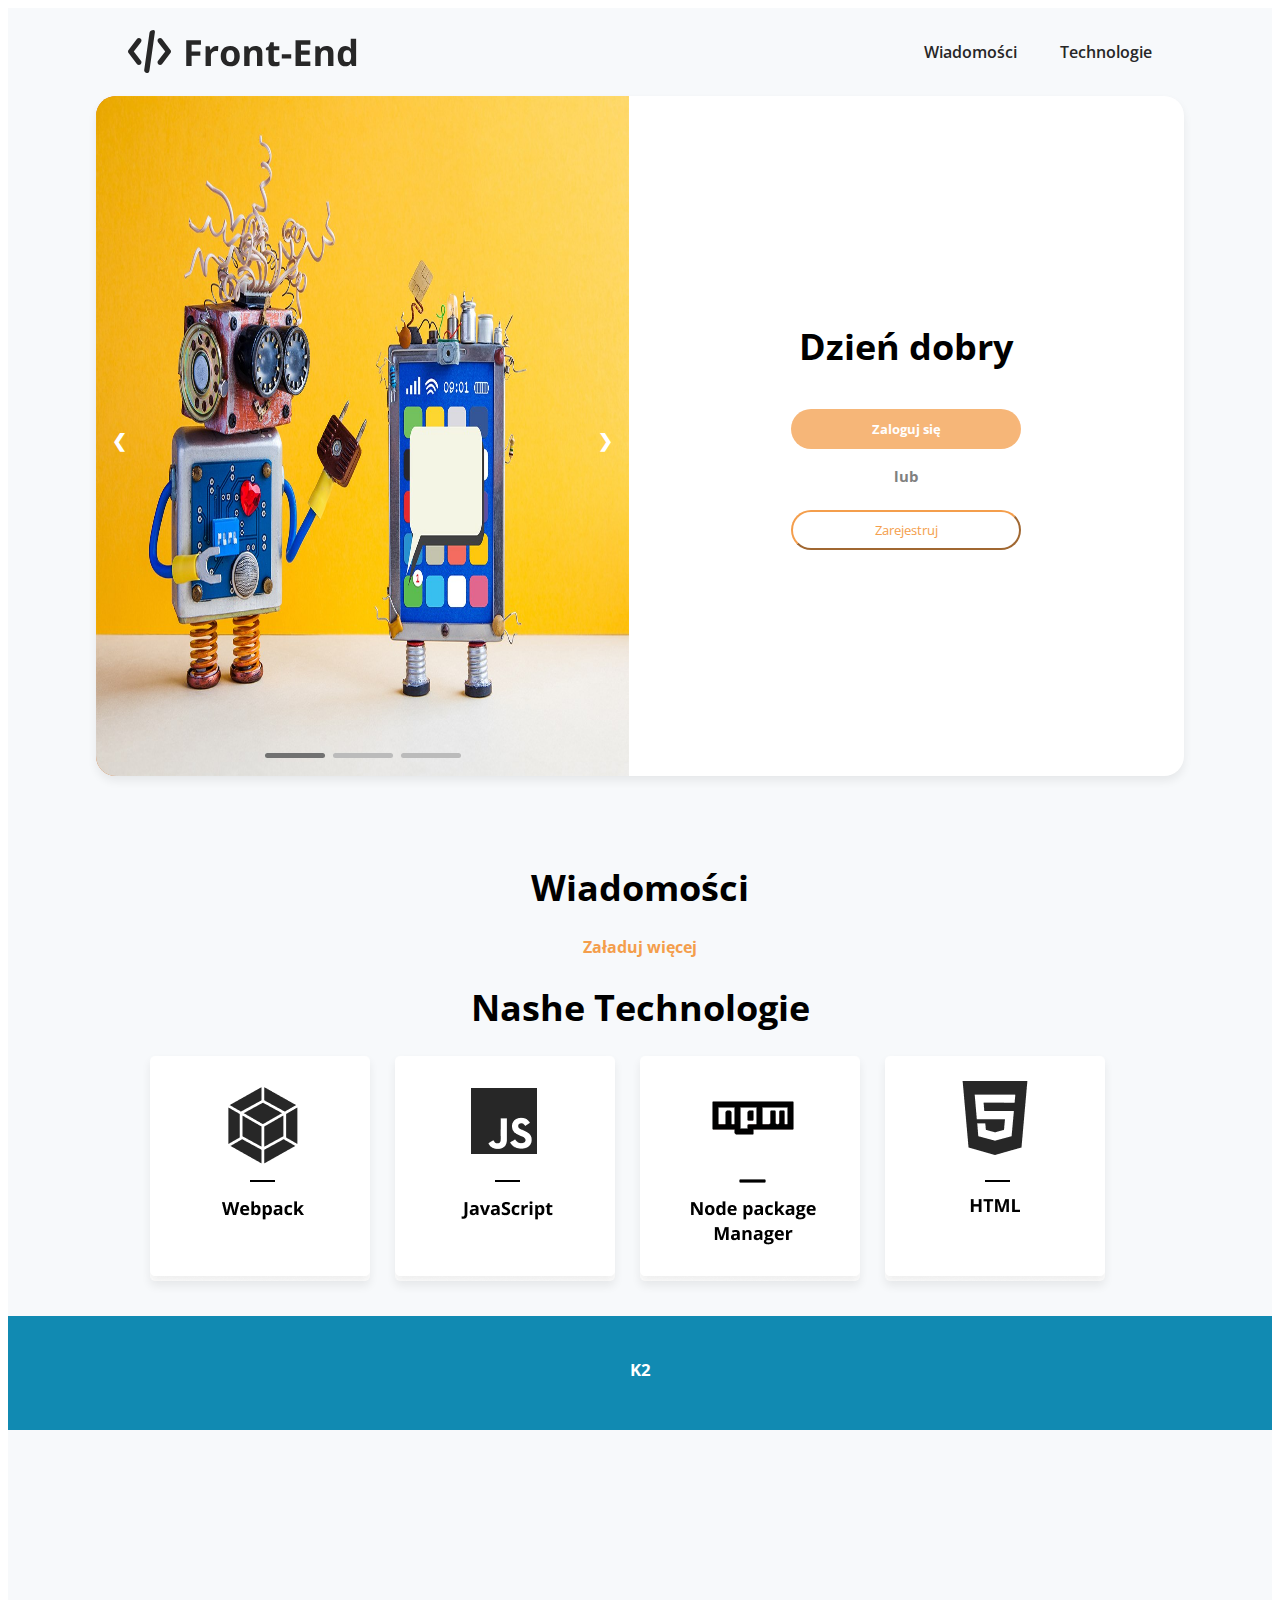
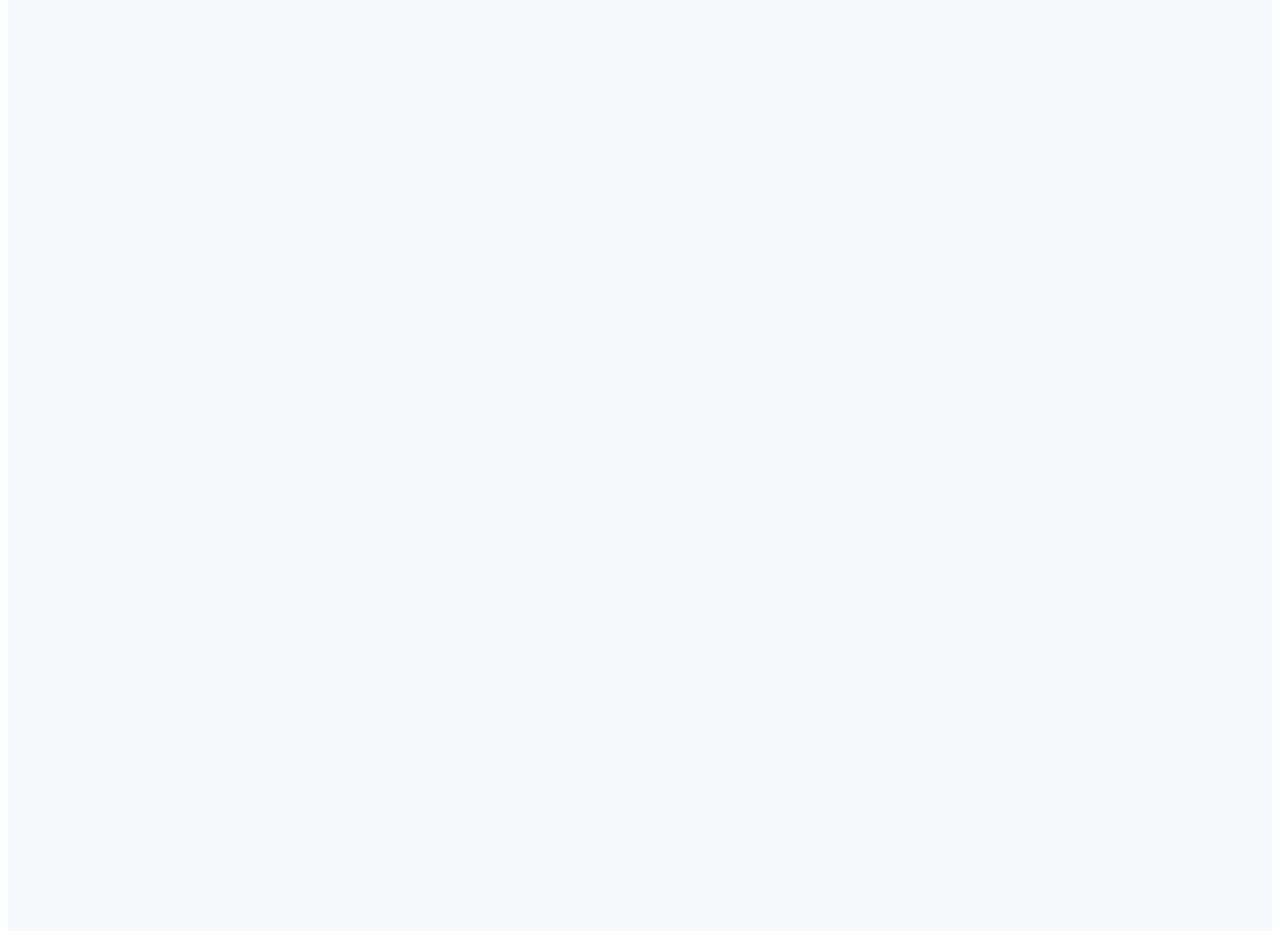
==== index.html @ d04c5c15 "comiting local folder to Git" ====
<!DOCTYPE html>
<html lang="en">
<head>
    <meta charset="UTF-8">
    <meta name="viewport" content="width=device-width, initial-scale=1.0">
    <title>K2 Group</title>
    <style>
        /* Open Sans Font from Google */
        /* 300,400,600,700 */
        @import url('https://fonts.googleapis.com/css2?family=Open+Sans:wght@300;400;600;700&display=swap');
        /* Khula 400 */
        @import url('https://fonts.googleapis.com/css2?family=Khula&display=swap');

       
    </style>
    <link rel="stylesheet" href="./main.css">
    <link rel="stylesheet" href="./slider.css">
</head>
<body>
    <div id="background">
        <header id="header">
            <div id="logo"></div>
            <nav id="nav">
                <div>Wiadomości</div>
                <div>Technologie</div>
            </nav>
        </header>
        <div id="content">
            <div id="contentL" class="slideshow-container">
                 <div class="mySlides fade">
                    <img src="./Robo.png" >
                 </div>
                
                 <div class="mySlides fade">
                    <img src="https://www.w3schools.com/howto/img_snow_wide.jpg" >
                 </div>
                
                <div class="mySlides fade">
                    <img src="https://www.w3schools.com/howto/img_mountains_wide.jpg" >
                </div>
                
                
                    <a class="prev" onclick="plusSlides(-1)">&#10094;</a>
                    <a class="next" onclick="plusSlides(1)">&#10095;</a>

                    <br>
            <div id="dots_container" style="text-align:center">
                <span class="dot" onclick="currentSlide(1)"></span> 
                <span class="dot" onclick="currentSlide(2)"></span> 
                <span class="dot" onclick="currentSlide(3)"></span> 
      </div>
                

            </div>
            <div id="contentR">
                <div id="dzienForm">
                    <div id="title">Dzień dobry</div>
                    <button id="btn_log_in">Zaloguj się</button>
                    <div id="lub">lub</div>
                    <button id="btn_make_acc">Zarejestruj</button>
                </div>
            </div>
        </div>
        <div id="newsy">
            <h1 id="newsMainTitle">Wiadomości</h1>
            <div id="newsArticles">
                <div id="column1" class="newsColumn">
                    <!-- <div id="div0">
                        <div div_and_q>
                            <div class="quotes"></div>
                            <div class="h2_title"></div>

                        </div>
                        
                        <div></div>
                        <div></div>
                    </div>      -->
                </div>
                   
                <div id="column2" class="newsColumn"> </div>
               
            </div>
            
            <div id="load_more">Załaduj więcej</div>

        </div>
        <div id="technologie">
            <h1 id="technologie_title">Nashe Technologie</h1>
            <div id="tech_content">
                <a href="https://webpack.js.org" id="tech1" class="techIcon">
                    
                </a>
                <a href="https://www.javascript.com" id="tech2" class="techIcon"></a>
                <a href="https://www.npmjs.com" id="tech3" class="techIcon"></a>
                <a href="https://html.spec.whatwg.org" id="tech4" class="techIcon"></a>
            </div>
            
        </div>
        <footer id="footer">
            <div id="fotText">K2</div>
        </footer>

    </div>
    <script src="./fetch.js"></script>
    <script src="./slider.js"></script>
</body>
</html>
---- main.css ----
#background{
    /* background-color: #E5E5E5; */
    /* background-color: #ececec; */

    /* blue light */
    background-color: #f7f9fb;

    /* width: 1490px; */
    width: 100%;
    height: 2523px;
    display: flex;
    flex-direction: column;
    /* justify-content: center; */
    align-items: center;

}
#header{
    display: flex;
    flex-direction: row;
    justify-content: space-between;
    align-items: center;
    width:81%;
    /* width: 1208px; */
    height: 48px;
    /* background-color: #615fc7; */
   padding: 20px 20px;
}
#logo{
    width: 275px;
    height: 48px;
   /* margin-left: 101px;*/
    background:url("./Logo.svg");

}
#nav{
    display: flex;
    flex-direction: row;
    justify-content: space-between;
    align-items: center;

    /* color: #E06D00; */
    color: #272727;

    height: 29px;
    width: 228px;
    left: 977px;
    top: 13px;

    font-family: Open Sans;
    font-size: 16px;
    font-style: normal;
    font-weight: 600;
    line-height: 22px;
    letter-spacing: 0em;
    text-align: left;

}
#nav div:hover{
    color: #E06D00;
    transition: 0.3s;
}

#content{
/* background-color: red; */
/* width: 1289px; */
display: flex;
flex-direction: row;
width: 86%;
height:680px ;
border-radius: 20px; 


margin: 0 auto;
background: #ffffff;;
box-shadow: 0px 5px 10px rgba(0, 0, 0, 0.07);
     
}
#contentL{
    /* margin: 0; */
    width: 49%;
    height: 100%;
    border-radius: 20px 0px 0px 20px;
    
    background: chartreuse;
    background-color: chocolate;
    /* background-image: url('./Robo.png'); */
    background-size: cover;
    background-position: center;
}
#contentR{
     margin: 0; 
     padding: 0;
    width: 51%;
    height: 100%;
    border-radius: 0px 20px 20px 0px;
/*     
    background-color: chocolate; */
    background-size: cover;
    background-position: center;

    display: flex;
    justify-content: center;
    align-items: center;
}
#dzienForm{
    width: 240px;
    height: 228px;
     /* background-color: rgb(245, 222, 206); */

    display: flex;
    align-items: center;
    flex-direction: column;
    justify-content: space-between;
    font-family: 'Open Sans', sans-serif;

    font-size: 36px;
    font-weight: 700;
}
h1{
    font-family: 'Open Sans', sans-serif;

    font-size: 36px;
    font-weight: 700;
}
 #title{
    margin-bottom: 20px;
}
#btn_log_in{
    font-family: 'Open Sans', sans-serif;
    border:none;
    border-radius: 20px;
    color: #ffffff;
    font-style: bold;
    font-weight: 700;
    background-color: #F49E4C;
    width: 230px;
    height: 40px;
    opacity: 75%;
    
}
#btn_log_in:hover{
    background-color:#E06D00;
    transition: 0.3s;

}
#btn_make_acc{
    font-family: 'Open Sans', sans-serif;
    border-radius: 20px;
    background-color: #ffffff;
    color: #F49E4C;
 
    border-color: #F49E4C;
    width: 230px; ;
    
    width: 230px;
    height: 40px;
}
#btn_make_acc:hover{
    color: #ffffff;
    background-color: #F49E4C;
    transition: 0.3s;

}
#lub{
    color: gray;
    font-size: 16px;
    font-family: 'Khula', sans-serif;

}


#newsy{
    
    margin-top: 5%;
    width: 72%;
    height: fit-content;
    /* background: rgb(221, 243, 250); */
    display: flex;
    flex-direction: column;
    /* justify-content: center; */
    align-items: center;

}
#newsMainTitle{
    font-family: Open Sans;
    font-style: normal;
    font-weight: bold;
    font-size: 36px;
    line-height: 49px;
}
#newsArticles{
    display: flex;
    flex-direction: row;
    justify-content: center;

}
.div_and_quotes{
    display: flex;
    flex-direction: row;
    justify-content: space-left;
}
.quotes{
    margin-right: 10px;

    width: 70px;
    height: 70px;
    /* width: 39px;
    height: 39px; */
    background-size: auto;
    color: black;
     display: block;
    /*
    display: flex;
    align-items: baseline; */
    background-image: url(./quotes.png);
    background-position: center;
    background-repeat: no-repeat;
}
#newsy h2{
    font-weight: 700;
    font-family: Open Sans;
    font-style: normal;
    font-weight: bold;
    font-size: 24px;
    line-height: 33px;

    /* black */
    color: #272727;
}

.newsColumn{
    width: 45%;
    display: flex;
    flex-direction: column;
    padding-right: 10px;
}
.newsDate{
    font-family: Open Sans;
    font-style: normal;
    font-weight: normal;
    font-size: 12px;
    line-height: 16px;
}

.newsText{
    font-family: Open Sans;
    font-style: normal;
    font-weight: normal;
    font-weight: 400;
    font-size: 14px;
    line-height: 200%;

    /* or 28px */
    /* black */
    
    color: #272727;}
.newsImg{
    object-fit: cover;
    width: 95%;
}


#load_more{
    font-size: 16px;
    font-weight: 700;
    font-family:'Open Sans', sans-serif;
    color: #F49E4C;
}

#technologie{
    display: flex;
    flex-direction: column;
    /* justify-content: center; */
    align-items: center;
    
}
#tech_content{
    
    display: flex;
    flex-direction: row;
    justify-content: space-between;

}
#tech_content > div{
    transition: 0.3s;
  
    /* background-color: greenyellow; */
   
}
#tech1{
    background-image: url(./webpack.png);
}
#tech1:hover{
    transition: 0.3s;
    background-image: url(./webpack_orange.png);
}

#tech2{
    background-image: url(./JS.png);
   
}
#tech2:hover{
    transition: 0.3s;
    background-image: url(./JS_orange.png);
}

#tech3{
    background-image: url(./npm.png);
}
#tech3:hover{
    transition: 0.3s;
    background-image: url(./npm_orange.png);
}

#tech4{
    background-image: url(./html5.png);
}
#tech4:hover{
    transition: 0.3s;
    background-image: url(./html5_orange.png);
}
.techIcon{
   
    width: 220px;
    height: 225px;
    margin-right: 25px;

    /* display: flex;
    flex-direction: column;
    align-items: center;
    justify-content: center; */

    background-position: center;
    background-repeat: no-repeat;
    /* background-size: contain; */


    background-color: rgb(255, 255, 255);

    box-shadow: 0px 5px 10px rgba(0, 0, 0, 0.07);
    border-radius: 5px;
    margin-bottom: 35px;

}
.techIcon img{
    display: block;
    margin-left: auto;
    margin-right: auto;
    padding-top: 25px;
    padding-left: 6px;
    /* width: 50%; */
}
/* .techIcon svg:hover{
   fill:red;
} */
#footer{
    background-color:  #118AB2;
    width: 100%;
    height: 114px;
    
    display: flex;
    align-items: center;
    justify-content: center;
    
}
#footer > #fotText{
    font-family: Khula;
font-style: normal;
font-weight: bold;
font-size: 18px;
color: white;
}
---- slider.css ----
/* * {box-sizing: border-box} */
/* body {font-family: Verdana, sans-serif; margin:0} */
.mySlides {
    display: none;
     border-radius: inherit;
    height: 100%;
    width: 100%;
    border-radius: inherit;
    }

.slideshow-container img {vertical-align: middle;
    height: 100%;
    width: 100%;
    border-radius: inherit;
}

/* Slideshow container */
.slideshow-container {
    border-radius: inherit;
    max-width: 1000px;
    position: relative;
    margin: auto;
}

/* Next & previous buttons */
.prev, .next {
  cursor: pointer;
  position: absolute;
  top: 50%;
  width: auto;
  padding: 16px;
  margin-top: -22px;
  color: white;
  font-weight: bold;
  font-size: 18px;
  transition: 0.6s ease;
  border-radius: 0 3px 3px 0;
  user-select: none;
}

/* Position the "next button" to the right */
.next {
  right: 0;
  border-radius: 3px 0 0 3px;
}

/* On hover, add a black background color with a little bit see-through */
.prev:hover, .next:hover {
  background-color: rgba(0,0,0,0.8);
}

#dots_container{
    /* display: flex;
    flex-direction: row;
    justify-content: space-between; */
}
/* The dots/bullets/indicators */
.dot {
    position: relative;
    top: -50px;
  cursor: pointer;
  height: 5px;
  width: 60px;
  margin: 0 2px;
  background-color: #bbb;
  border-radius: 5px;
  display: inline-block;
  transition: background-color 0.6s ease;
}

.active, .dot:hover {
  background-color: #717171;
}

/* Fading animation */
.fade {
  -webkit-animation-name: fade;
  -webkit-animation-duration: 1.5s;
  animation-name: fade;
  animation-duration: 1.5s;
}

@-webkit-keyframes fade {
  from {opacity: .4} 
  to {opacity: 1}
}

@keyframes fade {
  from {opacity: .4} 
  to {opacity: 1}
}

/* On smaller screens, decrease text size */
@media only screen and (max-width: 300px) {
  .prev, .next,.text {font-size: 11px}
}
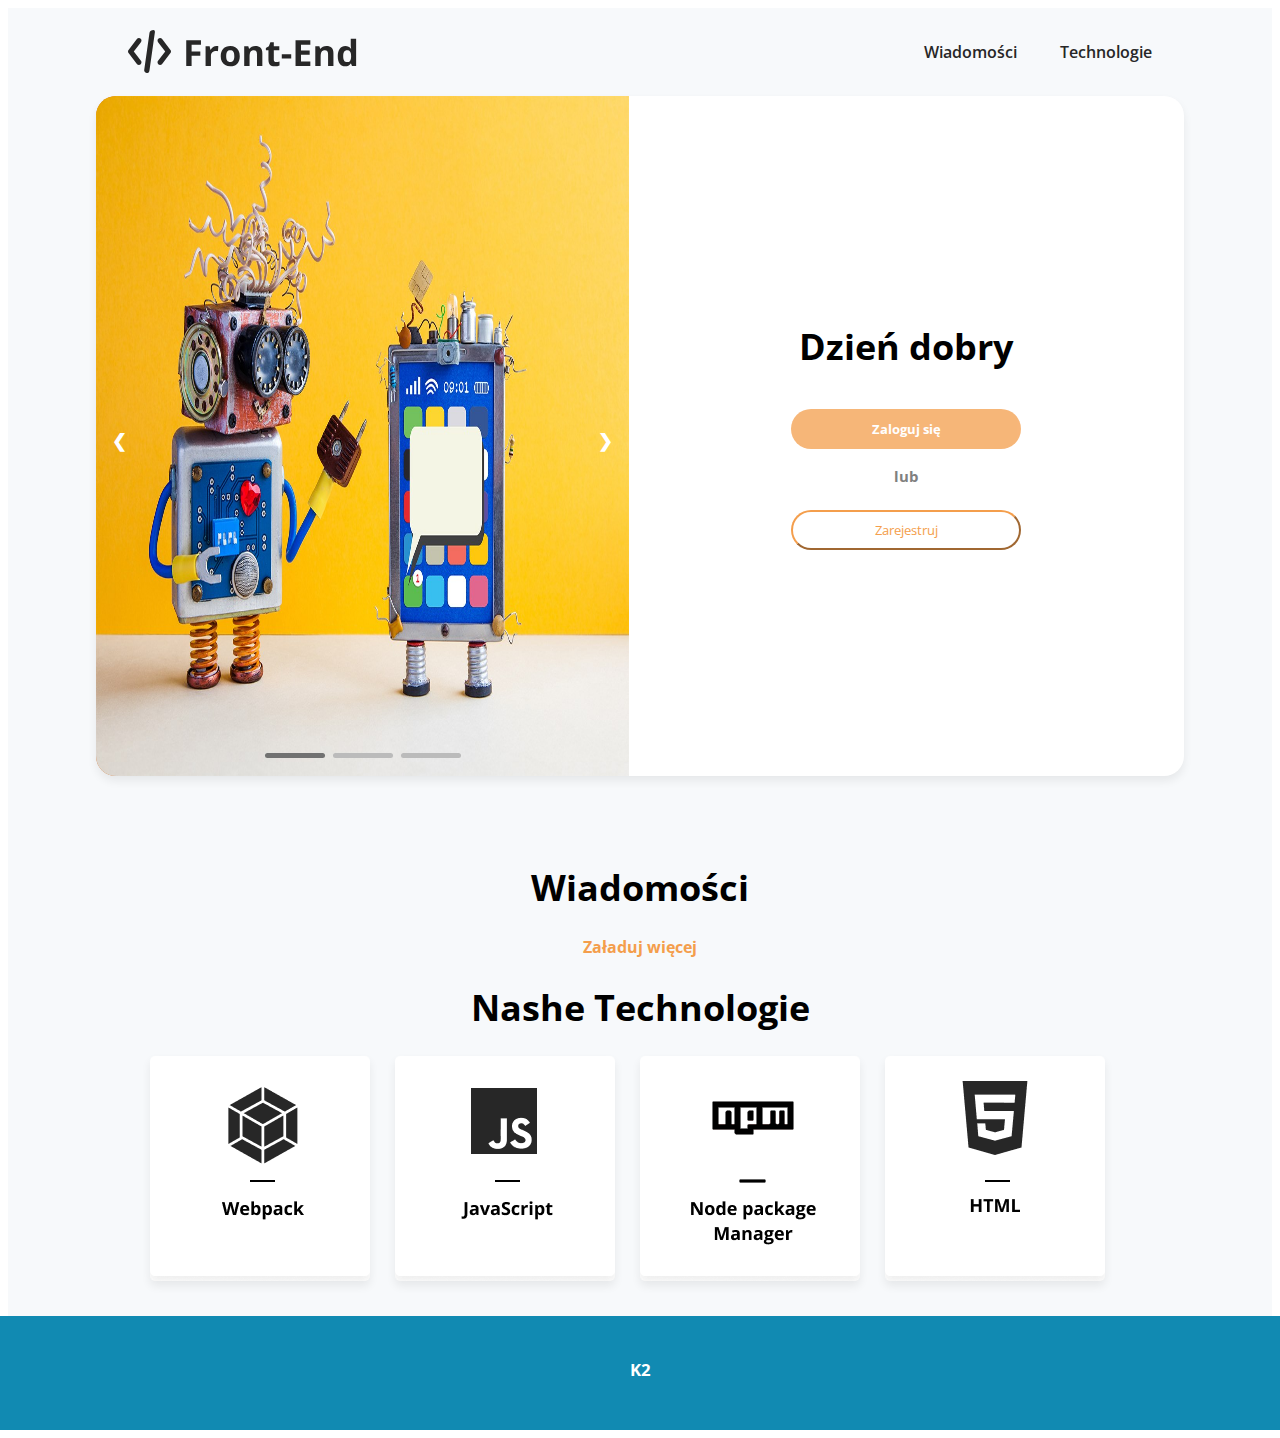
==== commit 8961c4e8: "fetchMore function added" ====
--- a/index.html
+++ b/index.html
@@ -28,7 +28,7 @@
         <div id="content">
             <div id="contentL" class="slideshow-container">
                  <div class="mySlides fade">
-                    <img src="./Robo.png" >
+                    <img src="./images/Robo.png" >
                  </div>
                 
                  <div class="mySlides fade">
@@ -81,7 +81,7 @@
                
             </div>
             
-            <div id="load_more">Załaduj więcej</div>
+            <div id="load_more" onclick="fetchmore()" >Załaduj więcej</div>
 
         </div>
         <div id="technologie">
--- a/main.css
+++ b/main.css
@@ -7,7 +7,7 @@
 
     /* width: 1490px; */
     width: 100%;
-    height: 2523px;
+    /* height: 2523px; */
     display: flex;
     flex-direction: column;
     /* justify-content: center; */
@@ -29,7 +29,7 @@
     width: 275px;
     height: 48px;
    /* margin-left: 101px;*/
-    background:url("./Logo.svg");
+    background:url("./images/Logo.svg");
 
 }
 #nav{
@@ -212,7 +212,7 @@
     /*
     display: flex;
     align-items: baseline; */
-    background-image: url(./quotes.png);
+    background-image: url(./images/quotes.png);
     background-position: center;
     background-repeat: no-repeat;
 }
@@ -265,6 +265,12 @@
     font-weight: 700;
     font-family:'Open Sans', sans-serif;
     color: #F49E4C;
+    pointer-events: auto;
+
+}
+#load_more:hover{
+    transition: 0.3s;
+    color: #E06D00;
 }
 
 #technologie{
@@ -288,36 +294,36 @@
    
 }
 #tech1{
-    background-image: url(./webpack.png);
+    background-image: url(./images/webpack.png);
 }
 #tech1:hover{
     transition: 0.3s;
-    background-image: url(./webpack_orange.png);
+    background-image: url(./images/webpack_orange.png);
 }
 
 #tech2{
-    background-image: url(./JS.png);
+    background-image: url(./images/JS.png);
    
 }
 #tech2:hover{
     transition: 0.3s;
-    background-image: url(./JS_orange.png);
+    background-image: url(./images/JS_orange.png);
 }
 
 #tech3{
-    background-image: url(./npm.png);
+    background-image: url(./images/npm.png);
 }
 #tech3:hover{
     transition: 0.3s;
-    background-image: url(./npm_orange.png);
+    background-image: url(./images/npm_orange.png);
 }
 
 #tech4{
-    background-image: url(./html5.png);
+    background-image: url(./images/html5.png);
 }
 #tech4:hover{
     transition: 0.3s;
-    background-image: url(./html5_orange.png);
+    background-image: url(./images/html5_orange.png);
 }
 .techIcon{
    
@@ -355,7 +361,7 @@
 } */
 #footer{
     background-color:  #118AB2;
-    width: 100%;
+    width: 101.45%;
     height: 114px;
     
     display: flex;
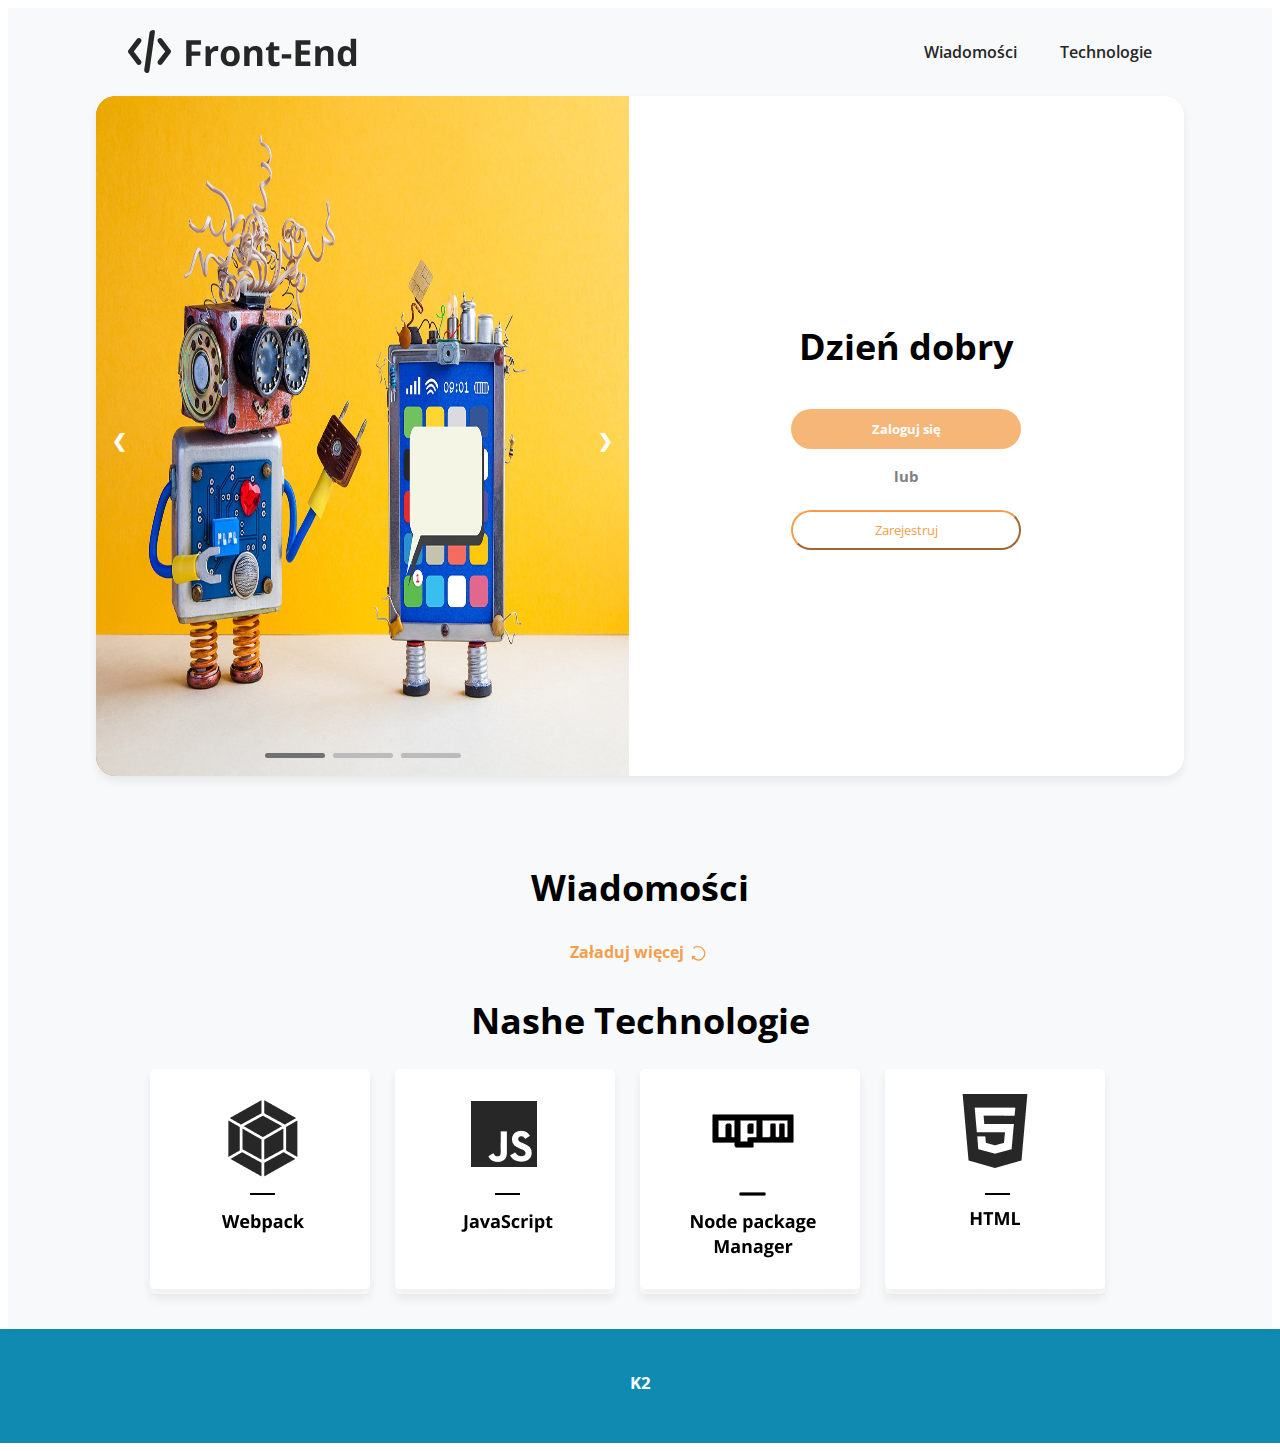
==== commit 6ddbe047: "mobile layout, img to the left, title to the right" ====
--- a/index.html
+++ b/index.html
@@ -21,8 +21,12 @@
         <header id="header">
             <div id="logo"></div>
             <nav id="nav">
-                <div>Wiadomości</div>
-                <div>Technologie</div>
+                <div >
+                    <a href="#newsy"> Wiadomości</a>
+                </div>
+                <div>
+                    <a href="#technologie"> Technologie</a>
+                </div>
             </nav>
         </header>
         <div id="content">
@@ -81,7 +85,10 @@
                
             </div>
             
-            <div id="load_more" onclick="fetchmore()" >Załaduj więcej</div>
+           <div id="load_more" onclick="fetchmore()"> 
+                <div  >Załaduj więcej</div>
+                <img src="./images/round_arrow.svg" alt="">
+           </div>
 
         </div>
         <div id="technologie">
--- a/main.css
+++ b/main.css
@@ -55,7 +55,25 @@
     text-align: left;
 
 }
-#nav div:hover{
+@media only screen and (max-width:620px) {
+    /* For mobile phones: */
+    #nav {
+        flex-direction: column;
+        padding-bottom: 5px;
+        width: auto;
+        height: auto;
+        
+        
+
+    
+  }
+}
+#nav a{
+    color: #272727;
+    text-decoration: none ;
+
+}
+#nav a:hover{
     color: #E06D00;
     transition: 0.3s;
 }
@@ -75,17 +93,37 @@
 box-shadow: 0px 5px 10px rgba(0, 0, 0, 0.07);
      
 }
+
+@media only screen and (max-width:620px) {
+    /* For mobile phones: */
+    #content {
+        
+    flex-direction: column;
+      width:100%;
+      align-items: center;
+
+    }
+  }
 #contentL{
     /* margin: 0; */
     width: 49%;
     height: 100%;
     border-radius: 20px 0px 0px 20px;
     
-    background: chartreuse;
+    /* background: chartreuse; */
     background-color: chocolate;
     /* background-image: url('./Robo.png'); */
     background-size: cover;
     background-position: center;
+}
+
+@media only screen and (max-width:620px) {
+    /* For mobile phones: */
+    #contentL {
+        width: 100%;
+        border-radius: 0px ;
+    
+  }
 }
 #contentR{
      margin: 0; 
@@ -181,6 +219,13 @@
     align-items: center;
 
 }
+@media only screen and (max-width:620px) {
+    /* For mobile phones: */
+    #newsy {
+        width: 100%;
+    
+  }
+}
 #newsMainTitle{
     font-family: Open Sans;
     font-style: normal;
@@ -194,10 +239,27 @@
     justify-content: center;
 
 }
+@media only screen and (max-width:620px) {
+    /* For mobile phones: */
+#newsArticles {
+    flex-direction: column;
+    /* justify-content: center; */
+    align-items: center;
+    
+  }
+}
 .div_and_quotes{
     display: flex;
     flex-direction: row;
     justify-content: space-left;
+}
+@media only screen and (max-width:620px) {/* For mobile phones: */
+    .div_and_quotes{
+        display: flex;
+        flex-direction: column;
+        justify-content: flex-start;
+        
+    }
 }
 .quotes{
     margin-right: 10px;
@@ -216,6 +278,12 @@
     background-position: center;
     background-repeat: no-repeat;
 }
+@media only screen and (max-width:620px) {
+    /* For mobile phones: */
+    .quotes {
+        display: none;
+  }
+}
 #newsy h2{
     font-weight: 700;
     font-family: Open Sans;
@@ -227,12 +295,35 @@
     /* black */
     color: #272727;
 }
+@media only screen and (max-width:620px) { /* For mobile phones: */
+    #newsy h2{  font-size: 18px;
+    /* display: flex;
+     justify-content: flex-start; 
+    align-items: flex-start; */
+    margin-left: 5px;
+    margin-top: 0px;
+    position: relative;
+    /* top:-5px; */
+    }
+    
+}
 
 .newsColumn{
     width: 45%;
     display: flex;
     flex-direction: column;
     padding-right: 10px;
+}
+@media only screen and (max-width:620px) {
+    /* For mobile phones: */
+    .newsColumn {
+        width: 95%;
+        padding-right: 0px;
+
+  }
+  .newsDate{
+      display: none;
+  }
 }
 .newsDate{
     font-family: Open Sans;
@@ -258,14 +349,32 @@
     object-fit: cover;
     width: 95%;
 }
+@media only screen and (max-width:620px) {
+    /* For mobile phones: */
+    .newsImg{
+        object-fit: cover;
+        width: 40%;
+        padding-top: 5px;
+        
+    }
+    .img_and_div_and_q{
+        display: flex;
+        flex-direction: row-reverse;
+        justify-content: flex-end;
+    }
+}
 
 
 #load_more{
+    display: flex;
+    flex-direction: row;
     font-size: 16px;
     font-weight: 700;
     font-family:'Open Sans', sans-serif;
     color: #F49E4C;
-    pointer-events: auto;
+    /* pointer-events: auto; */
+    padding: 5px;
+    cursor: pointer;
 
 }
 #load_more:hover{
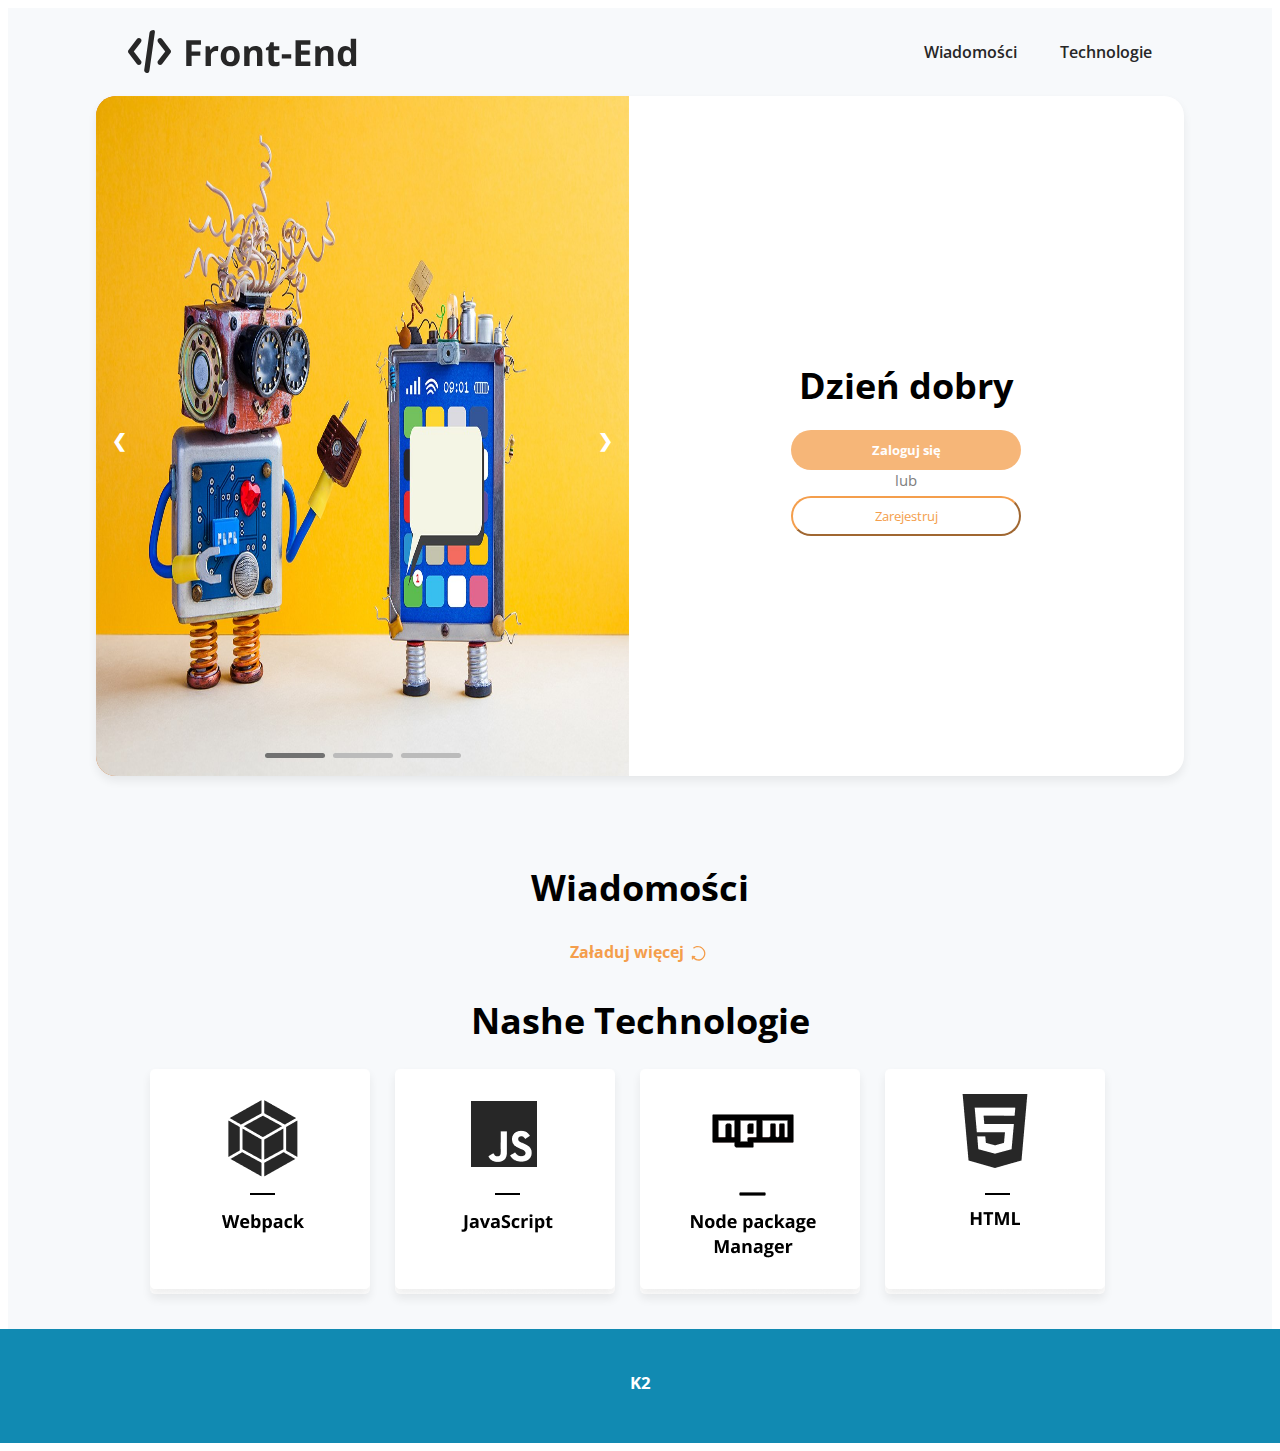
==== commit cfa82c24: "Logowanie form" ====
--- a/index.html
+++ b/index.html
@@ -57,11 +57,12 @@
 
             </div>
             <div id="contentR">
-                <div id="dzienForm">
-                    <div id="title">Dzień dobry</div>
-                    <button id="btn_log_in">Zaloguj się</button>
+                <div id="dzienForm" class="content">
+                    <h1 id="title">Dzień dobry</h1>
+                    <button onclick="document.location='./Logowanie.html'" id="btn_log_in" class="btn_primary">Zaloguj się</button>
+                    <!-- <button onclick="document.location='default.asp'"></button> -->
                     <div id="lub">lub</div>
-                    <button id="btn_make_acc">Zarejestruj</button>
+                    <button onclick="document.location='./rejestracja.html'" id="btn_make_acc" class="btn_secondary">Zarejestruj</button>
                 </div>
             </div>
         </div>
--- a/main.css
+++ b/main.css
@@ -31,6 +31,16 @@
    /* margin-left: 101px;*/
     background:url("./images/Logo.svg");
 
+}
+@media only screen and (max-width:620px) {/* For mobile phones: */
+     #logo{
+        width: 30px;
+        height: 30px;
+        background:url("./images/logo_mobile.svg");
+        background-repeat: no-repeat;
+        background-size: contain;
+        
+    }
 }
 #nav{
     display: flex;
@@ -55,18 +65,14 @@
     text-align: left;
 
 }
-@media only screen and (max-width:620px) {
-    /* For mobile phones: */
+@media only screen and (max-width:620px) {/* For mobile phones: */
     #nav {
         flex-direction: column;
         padding-bottom: 5px;
         width: auto;
         height: auto;
-        
-        
-
-    
-  }
+       
+     }
 }
 #nav a{
     color: #272727;
@@ -84,7 +90,13 @@
 display: flex;
 flex-direction: row;
 width: 86%;
-height:680px ;
+
+/* box-sizing: border-box;
+position: relative;
+//Aspect Ratio (divide 9 by 16 = 0.5625)
+ padding-top: 56.25%; 16:9     */
+ height:680px ; 
+
 border-radius: 20px; 
 
 
@@ -101,9 +113,13 @@
     flex-direction: column;
       width:100%;
       align-items: center;
+      
+    background: #F7F9FB;
+    
+    box-shadow:none;
 
     }
-  }
+}
 #contentL{
     /* margin: 0; */
     width: 49%;
@@ -131,8 +147,7 @@
     width: 51%;
     height: 100%;
     border-radius: 0px 20px 20px 0px;
-/*     
-    background-color: chocolate; */
+
     background-size: cover;
     background-position: center;
 
@@ -140,10 +155,16 @@
     justify-content: center;
     align-items: center;
 }
-#dzienForm{
+@media only screen and (max-width:620px) {
+    /* For mobile phones: */
+    #contentL {
+        background:#F7F9FB ;
+    
+  }
+}
+.content{
     width: 240px;
-    height: 228px;
-     /* background-color: rgb(245, 222, 206); */
+    /* height: 228px; */
 
     display: flex;
     align-items: center;
@@ -151,19 +172,19 @@
     justify-content: space-between;
     font-family: 'Open Sans', sans-serif;
 
+    /* font-size: 36px;
+    font-weight: 700; */
+}
+h1{
+    font-family: 'Open Sans', sans-serif;
+
     font-size: 36px;
     font-weight: 700;
 }
-h1{
-    font-family: 'Open Sans', sans-serif;
-
-    font-size: 36px;
-    font-weight: 700;
-}
  #title{
     margin-bottom: 20px;
 }
-#btn_log_in{
+.btn_primary{
     font-family: 'Open Sans', sans-serif;
     border:none;
     border-radius: 20px;
@@ -176,12 +197,12 @@
     opacity: 75%;
     
 }
-#btn_log_in:hover{
+.btn_primary:hover{
     background-color:#E06D00;
     transition: 0.3s;
 
 }
-#btn_make_acc{
+.btn_secondary{
     font-family: 'Open Sans', sans-serif;
     border-radius: 20px;
     background-color: #ffffff;
@@ -193,7 +214,7 @@
     width: 230px;
     height: 40px;
 }
-#btn_make_acc:hover{
+.btn_secondary:hover{
     color: #ffffff;
     background-color: #F49E4C;
     transition: 0.3s;
@@ -232,6 +253,13 @@
     font-weight: bold;
     font-size: 36px;
     line-height: 49px;
+}
+@media only screen and (max-width:620px) {
+    /* For mobile phones: */
+    #newsMainTitle {
+        font-size: 30px;
+    
+  }
 }
 #newsArticles{
     display: flex;
@@ -486,4 +514,30 @@
 color: white;
 }
 
-
+/* input[type=text]{
+    width: 300px;
+    height: 50px;
+    background: #118AB2;
+
+    width: 40%;
+    border: 1px solid #7D7C83;
+    box-sizing: border-box;
+    border-radius: 5px;
+} */
+.form{ 
+    width: 300px;
+    height: 50px;
+    padding: 15px;
+    border: 1px solid #7D7C83;
+    box-sizing: border-box;
+    border-radius: 5px;
+    margin-top: 20px;
+    /* text-align: justify; */
+   
+}
+.form:focus{
+    border-color: #E06D00;
+     outline: chartreuse; 
+    /* background-color: aquamarine; */
+
+}
